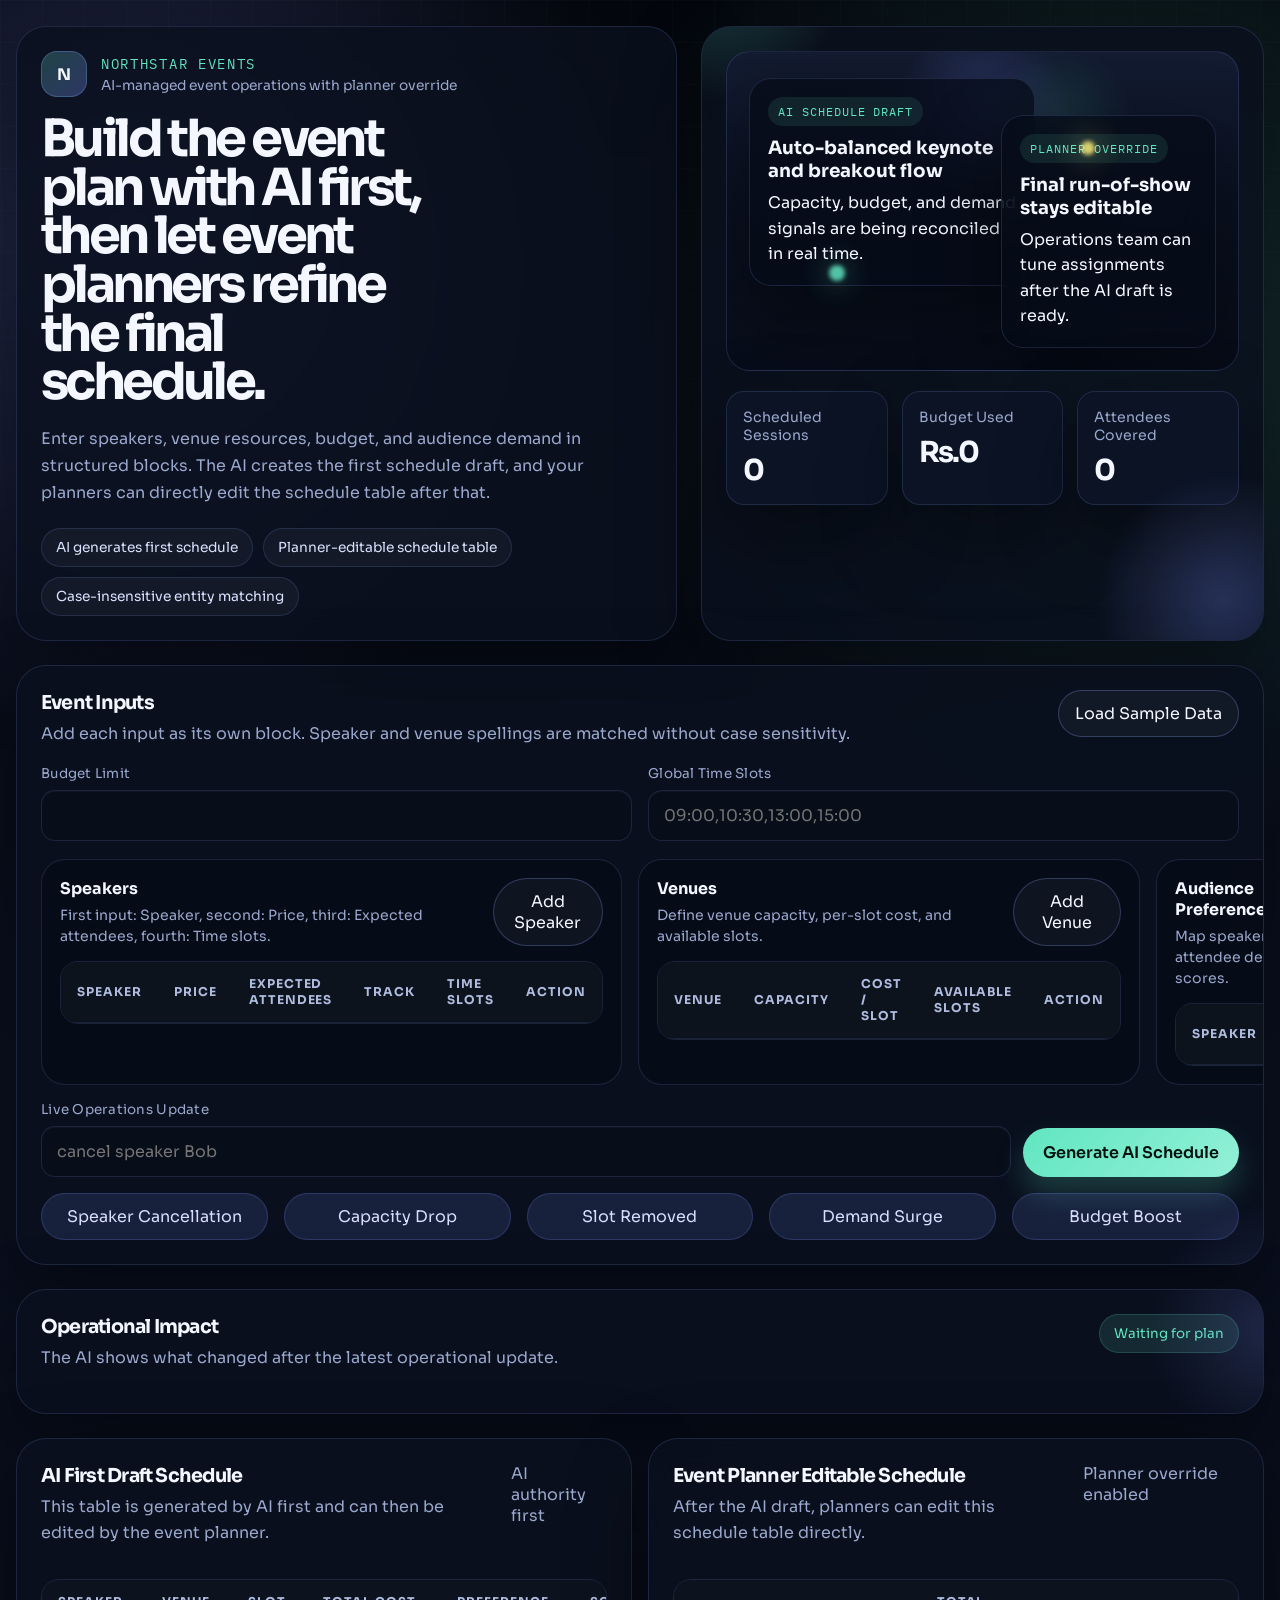
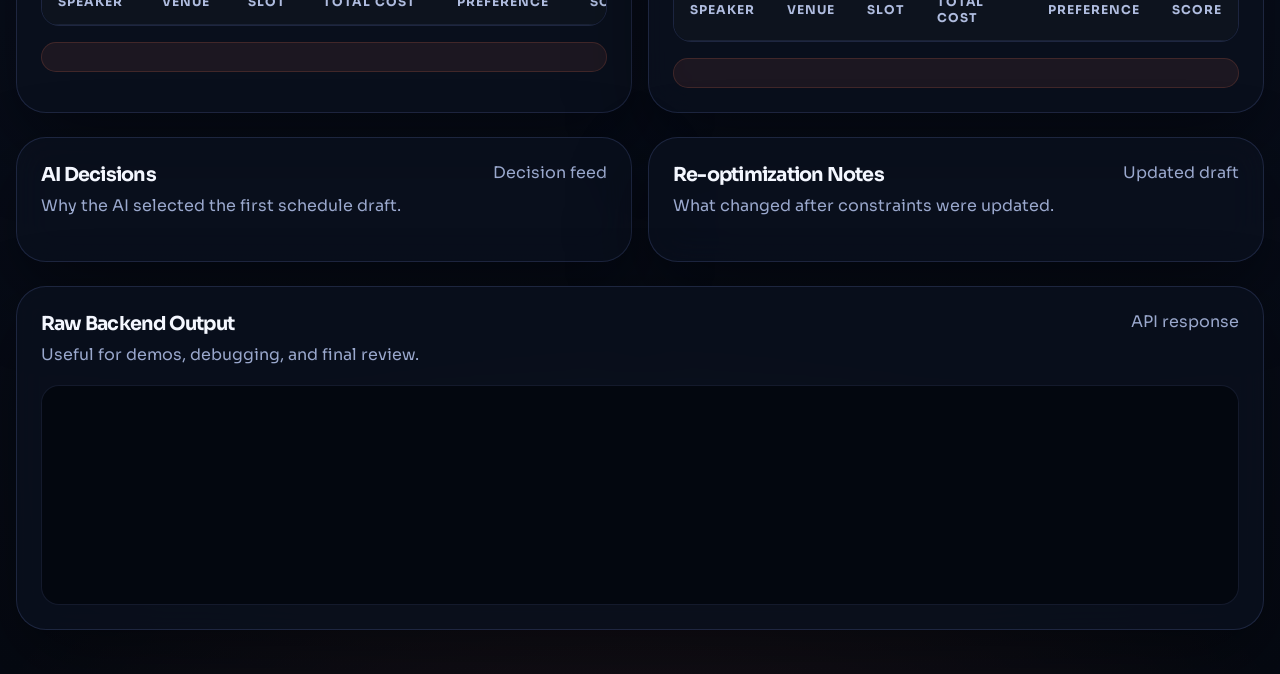
==== static/index.html @ af833de5 "Build FastAPI event planner web app" ====
<!DOCTYPE html>
<html lang="en">
<head>
  <meta charset="UTF-8">
  <meta http-equiv="refresh" content="0; url=../index.html">
  <meta name="viewport" content="width=device-width, initial-scale=1.0">
  <title>Northstar Events</title>
</head>
<body>
  <p>Redirecting to the main event planner UI...</p>
  <p>If this does not redirect automatically, open <a href="../index.html">the planner UI</a>.</p>
</body>
</html>
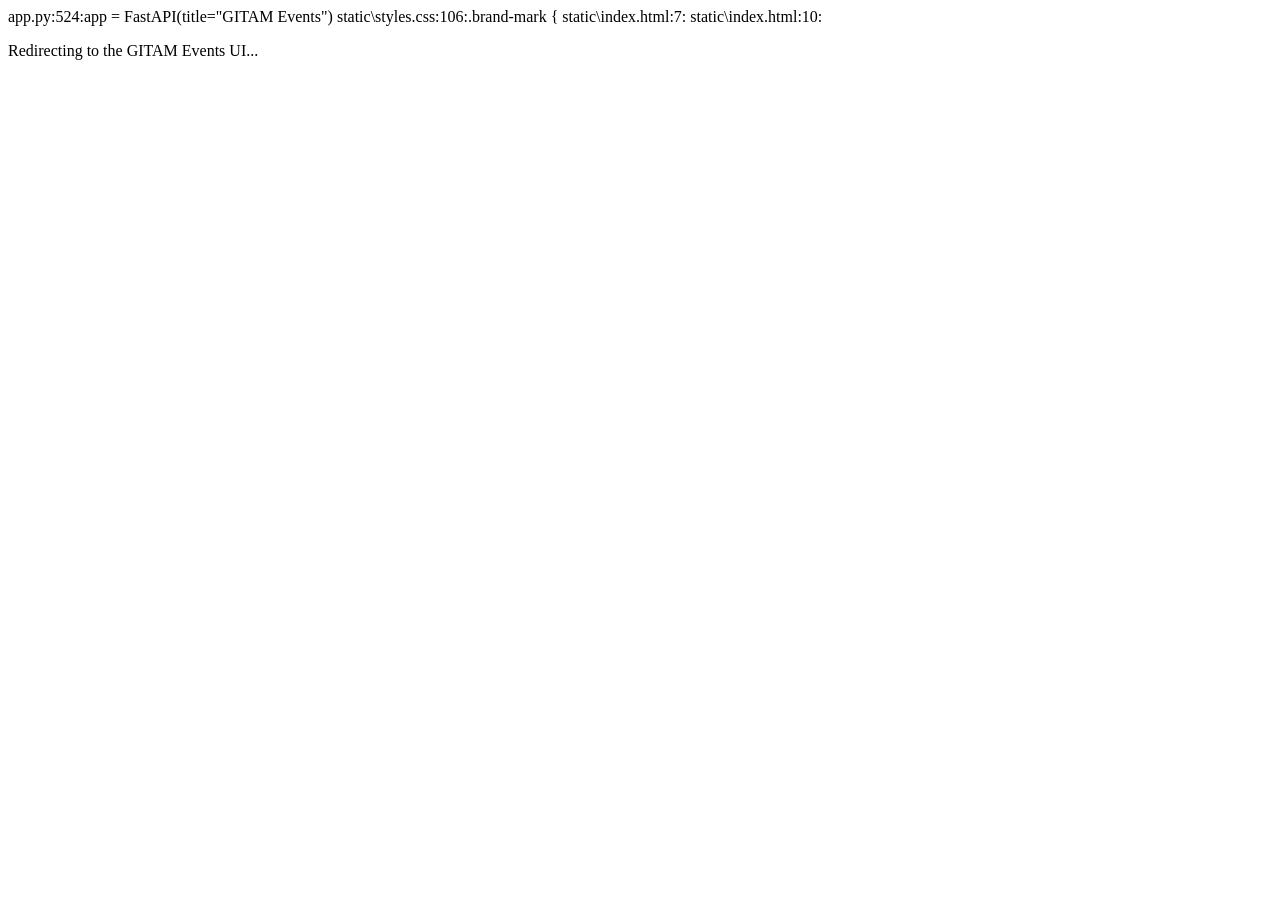
==== commit 633ff372: "Sync local branding to GITAM" ====
--- a/static/index.html
+++ b/static/index.html
@@ -4,10 +4,10 @@
   <meta charset="UTF-8">
   <meta http-equiv="refresh" content="0; url=../index.html">
   <meta name="viewport" content="width=device-width, initial-scale=1.0">
-  <title>Northstar Events</title>
+  <title>GITAM Events</title>
 </head>
 <body>
-  <p>Redirecting to the main event planner UI...</p>
+  <p>Redirecting to the GITAM Events UI...</p>
   <p>If this does not redirect automatically, open <a href="../index.html">the planner UI</a>.</p>
 </body>
 </html>
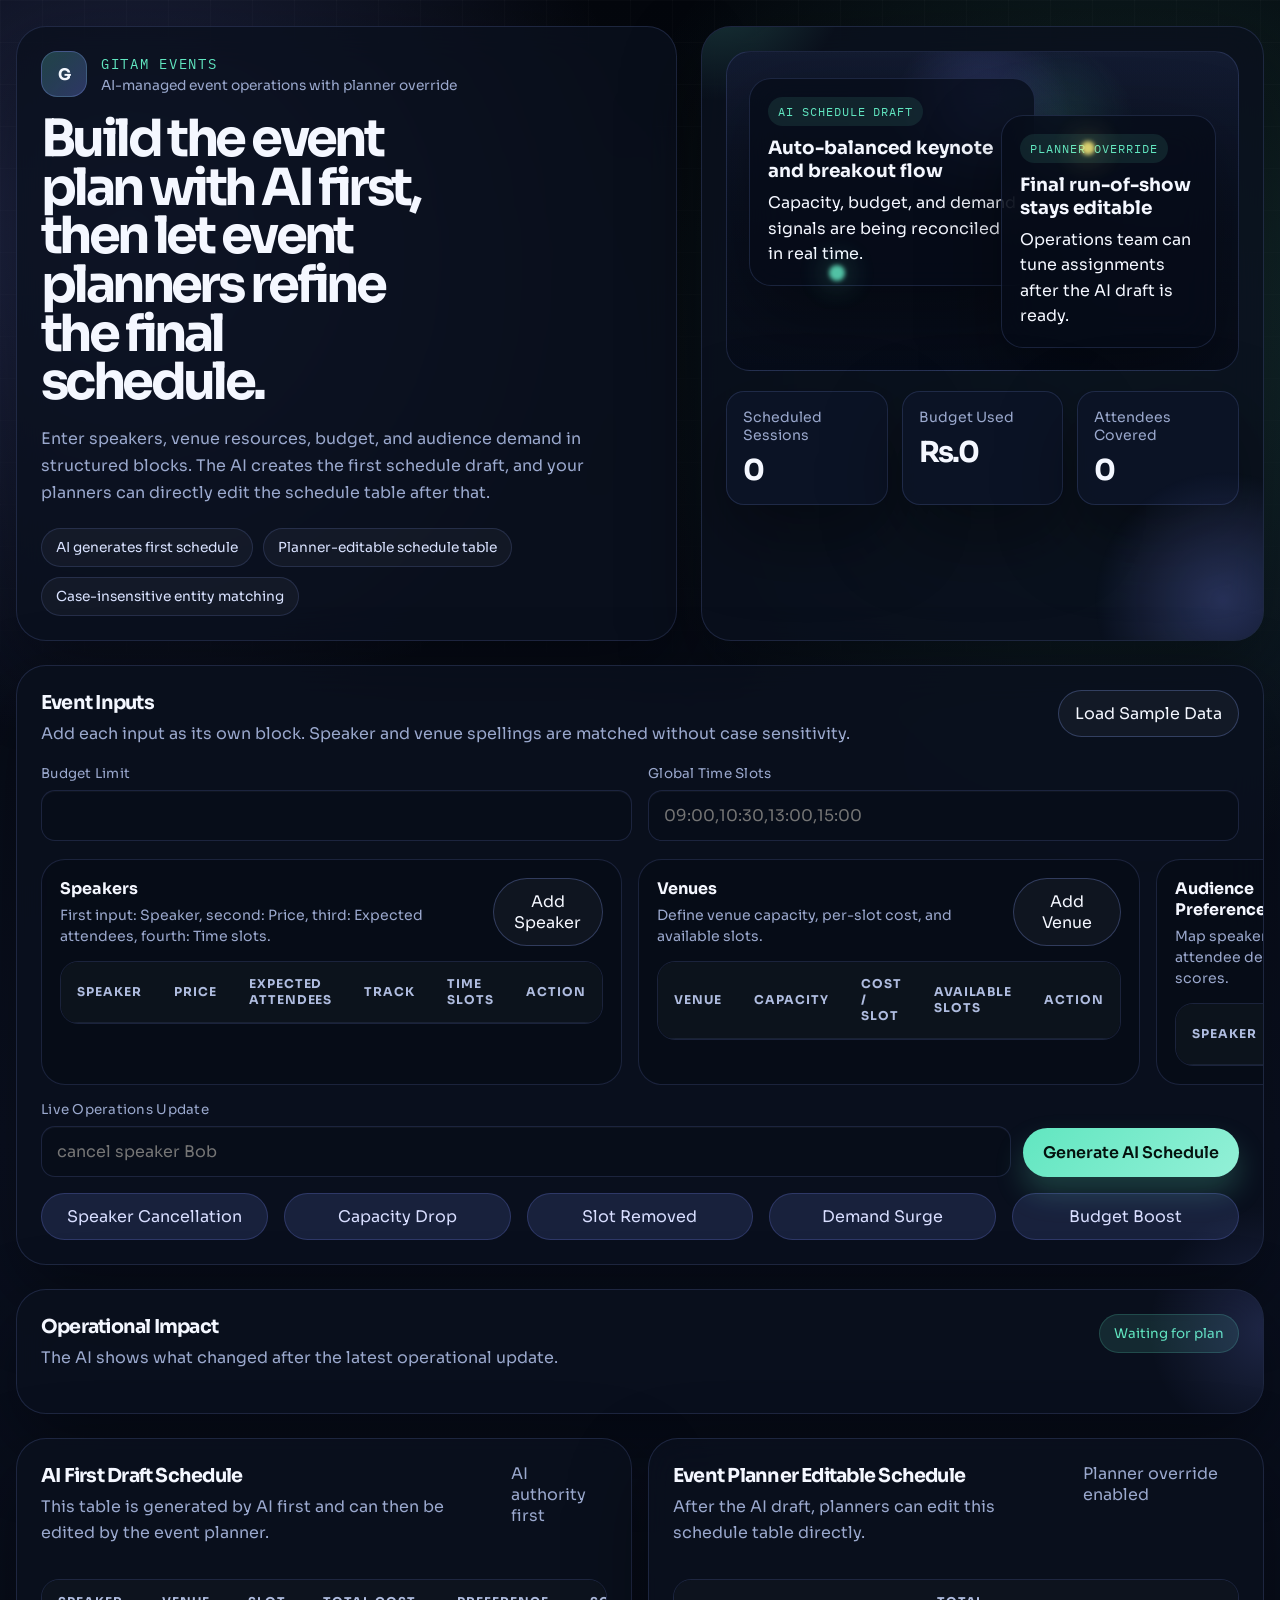
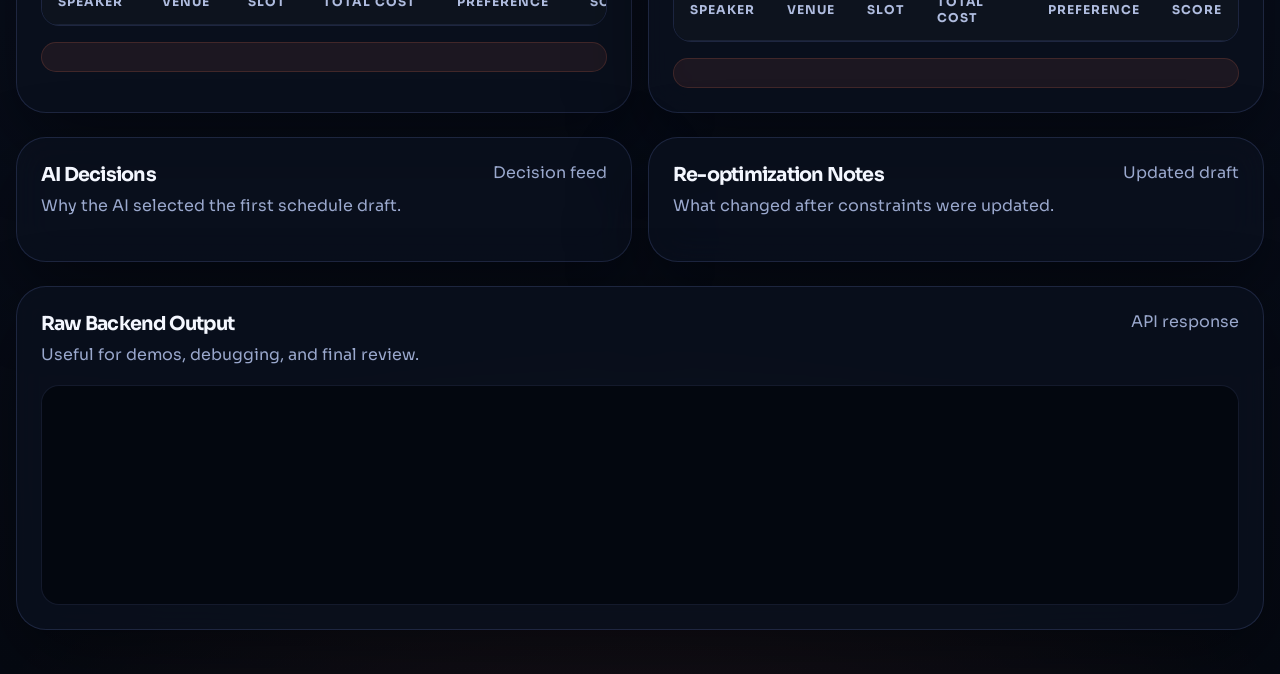
==== commit baef5f7f: "Restore event planner HTML pages" ====
--- a/static/index.html
+++ b/static/index.html
@@ -2,12 +2,296 @@
 <html lang="en">
 <head>
   <meta charset="UTF-8">
-  <meta http-equiv="refresh" content="0; url=../index.html">
   <meta name="viewport" content="width=device-width, initial-scale=1.0">
   <title>GITAM Events</title>
+  <link rel="preconnect" href="https://fonts.googleapis.com">
+  <link rel="preconnect" href="https://fonts.gstatic.com" crossorigin>
+  <link href="https://fonts.googleapis.com/css2?family=Sora:wght@400;500;600;700&family=IBM+Plex+Mono:wght@400;500&display=swap" rel="stylesheet">
+  <link rel="stylesheet" href="./styles.css">
 </head>
 <body>
-  <p>Redirecting to the GITAM Events UI...</p>
-  <p>If this does not redirect automatically, open <a href="../index.html">the planner UI</a>.</p>
+  <div class="site-bg"></div>
+  <div class="page-shell">
+    <header class="hero-shell">
+      <div class="hero-copy">
+        <div class="brand-row">
+          <span class="brand-mark">G</span>
+          <div>
+            <p class="eyebrow">GITAM Events</p>
+            <p class="sub-eyebrow">AI-managed event operations with planner override</p>
+          </div>
+        </div>
+
+        <h1>Build the event plan with AI first, then let event planners refine the final schedule.</h1>
+        <p class="hero-text">
+          Enter speakers, venue resources, budget, and audience demand in structured blocks.
+          The AI creates the first schedule draft, and your planners can directly edit the schedule table after that.
+        </p>
+
+        <div class="hero-badges">
+          <span class="badge">AI generates first schedule</span>
+          <span class="badge">Planner-editable schedule table</span>
+          <span class="badge">Case-insensitive entity matching</span>
+        </div>
+      </div>
+
+      <div class="hero-visual">
+        <div class="visual-stage">
+          <div class="visual-screen visual-screen-main">
+            <span class="visual-label">AI Schedule Draft</span>
+            <strong>Auto-balanced keynote and breakout flow</strong>
+            <p>Capacity, budget, and demand signals are being reconciled in real time.</p>
+          </div>
+          <div class="visual-screen visual-screen-side">
+            <span class="visual-label">Planner Override</span>
+            <strong>Final run-of-show stays editable</strong>
+            <p>Operations team can tune assignments after the AI draft is ready.</p>
+          </div>
+          <div class="visual-orb visual-orb-a"></div>
+          <div class="visual-orb visual-orb-b"></div>
+        </div>
+
+        <div class="hero-metrics" id="hero-metrics">
+          <div class="metric-card">
+            <span>Scheduled Sessions</span>
+            <strong id="metric-sessions">0</strong>
+          </div>
+          <div class="metric-card">
+            <span>Budget Used</span>
+            <strong id="metric-budget">Rs.0</strong>
+          </div>
+          <div class="metric-card">
+            <span>Attendees Covered</span>
+            <strong id="metric-attendees">0</strong>
+          </div>
+        </div>
+      </div>
+    </header>
+
+    <main class="dashboard">
+      <section class="panel panel-control">
+        <div class="section-title">
+          <div>
+            <h2>Event Inputs</h2>
+            <p class="section-copy">
+              Add each input as its own block. Speaker and venue spellings are matched without case sensitivity.
+            </p>
+          </div>
+          <button id="load-sample" class="ghost-button" type="button">Load Sample Data</button>
+        </div>
+
+        <div class="input-grid">
+          <label class="field">
+            <span>Budget Limit</span>
+            <input id="budget-limit" type="number" min="0" step="100" autocomplete="off">
+          </label>
+          <label class="field">
+            <span>Global Time Slots</span>
+            <input id="time-slots" type="text" placeholder="09:00,10:30,13:00,15:00" autocomplete="off" spellcheck="false">
+          </label>
+        </div>
+
+        <div class="builder-grid">
+          <article class="builder-card">
+            <div class="builder-head">
+              <div>
+                <h3>Speakers</h3>
+                <p>First input: Speaker, second: Price, third: Expected attendees, fourth: Time slots.</p>
+              </div>
+              <button id="add-speaker" class="ghost-button" type="button">Add Speaker</button>
+            </div>
+            <div class="table-wrap">
+              <table class="editor-table">
+                <thead>
+                  <tr>
+                    <th>Speaker</th>
+                    <th>Price</th>
+                    <th>Expected Attendees</th>
+                    <th>Track</th>
+                    <th>Time Slots</th>
+                    <th>Action</th>
+                  </tr>
+                </thead>
+                <tbody id="speakers-body"></tbody>
+              </table>
+            </div>
+          </article>
+
+          <article class="builder-card">
+            <div class="builder-head">
+              <div>
+                <h3>Venues</h3>
+                <p>Define venue capacity, per-slot cost, and available slots.</p>
+              </div>
+              <button id="add-venue" class="ghost-button" type="button">Add Venue</button>
+            </div>
+            <div class="table-wrap">
+              <table class="editor-table">
+                <thead>
+                  <tr>
+                    <th>Venue</th>
+                    <th>Capacity</th>
+                    <th>Cost / Slot</th>
+                    <th>Available Slots</th>
+                    <th>Action</th>
+                  </tr>
+                </thead>
+                <tbody id="venues-body"></tbody>
+              </table>
+            </div>
+          </article>
+
+          <article class="builder-card">
+            <div class="builder-head">
+              <div>
+                <h3>Audience Preferences</h3>
+                <p>Map speaker names to attendee demand scores.</p>
+              </div>
+              <button id="add-preference" class="ghost-button" type="button">Add Preference</button>
+            </div>
+            <div class="table-wrap">
+              <table class="editor-table">
+                <thead>
+                  <tr>
+                    <th>Speaker</th>
+                    <th>Preference Score</th>
+                    <th>Action</th>
+                  </tr>
+                </thead>
+                <tbody id="preferences-body"></tbody>
+              </table>
+            </div>
+          </article>
+        </div>
+
+        <div class="scenario-bar">
+          <label class="field grow">
+            <span>Live Operations Update</span>
+            <input id="change-instruction" type="text" placeholder="cancel speaker Bob" autocomplete="off" spellcheck="false">
+          </label>
+          <button id="run-planner" class="primary-button" type="button">Generate AI Schedule</button>
+        </div>
+
+        <div class="chip-row">
+          <button class="chip" data-change="cancel speaker Bob" type="button">Speaker Cancellation</button>
+          <button class="chip" data-change="reduce venue Main Hall 30" type="button">Capacity Drop</button>
+          <button class="chip" data-change="remove slot 13:00" type="button">Slot Removed</button>
+          <button class="chip" data-change="increase preference Alice 10" type="button">Demand Surge</button>
+          <button class="chip" data-change="budget 2600" type="button">Budget Boost</button>
+        </div>
+      </section>
+
+      <section class="panel panel-impact">
+        <div class="section-title">
+          <div>
+            <h2>Operational Impact</h2>
+            <p class="section-copy">The AI shows what changed after the latest operational update.</p>
+          </div>
+          <span id="change-summary" class="status-pill">Waiting for plan</span>
+        </div>
+        <div class="impact-grid" id="impact-grid"></div>
+      </section>
+
+      <section class="results-grid">
+        <article class="panel">
+          <div class="section-title">
+            <div>
+              <h2>AI First Draft Schedule</h2>
+              <p class="section-copy">This table is generated by AI first and can then be edited by the event planner.</p>
+            </div>
+            <span class="legend">AI authority first</span>
+          </div>
+          <div id="baseline-summary" class="summary-strip"></div>
+          <div class="table-wrap">
+            <table>
+              <thead>
+                <tr>
+                  <th>Speaker</th>
+                  <th>Venue</th>
+                  <th>Slot</th>
+                  <th>Total Cost</th>
+                  <th>Preference</th>
+                  <th>Score</th>
+                </tr>
+              </thead>
+              <tbody id="baseline-table"></tbody>
+            </table>
+          </div>
+          <div id="baseline-unscheduled" class="callout"></div>
+        </article>
+
+        <article class="panel">
+          <div class="section-title">
+            <div>
+              <h2>Event Planner Editable Schedule</h2>
+              <p class="section-copy">After the AI draft, planners can edit this schedule table directly.</p>
+            </div>
+            <span class="legend">Planner override enabled</span>
+          </div>
+          <div id="replanned-summary" class="summary-strip"></div>
+          <div class="table-wrap">
+            <table class="editor-table">
+              <thead>
+                <tr>
+                  <th>Speaker</th>
+                  <th>Venue</th>
+                  <th>Slot</th>
+                  <th>Total Cost</th>
+                  <th>Preference</th>
+                  <th>Score</th>
+                </tr>
+              </thead>
+              <tbody id="replanned-table"></tbody>
+            </table>
+          </div>
+          <div id="replanned-unscheduled" class="callout"></div>
+        </article>
+      </section>
+
+      <section class="results-grid">
+        <article class="panel panel-reasoning">
+          <div class="section-title">
+            <div>
+              <h2>AI Decisions</h2>
+              <p class="section-copy">Why the AI selected the first schedule draft.</p>
+            </div>
+            <span class="legend">Decision feed</span>
+          </div>
+          <ol id="baseline-reasoning" class="timeline"></ol>
+        </article>
+
+        <article class="panel panel-reasoning">
+          <div class="section-title">
+            <div>
+              <h2>Re-optimization Notes</h2>
+              <p class="section-copy">What changed after constraints were updated.</p>
+            </div>
+            <span class="legend">Updated draft</span>
+          </div>
+          <ol id="replanned-reasoning" class="timeline"></ol>
+        </article>
+      </section>
+
+      <section class="panel">
+        <div class="section-title">
+          <div>
+            <h2>Raw Backend Output</h2>
+            <p class="section-copy">Useful for demos, debugging, and final review.</p>
+          </div>
+          <span class="legend">API response</span>
+        </div>
+        <pre id="raw-output" class="code-block"></pre>
+      </section>
+    </main>
+  </div>
+
+  <template id="impact-card-template">
+    <div class="impact-card">
+      <span class="impact-label"></span>
+      <strong class="impact-value"></strong>
+    </div>
+  </template>
+
+  <script src="./app.js"></script>
 </body>
 </html>
--- a/static/styles.css
+++ b/static/styles.css
@@ -0,0 +1,672 @@
+:root {
+  --bg: #070b14;
+  --bg-soft: #0e1526;
+  --panel: rgba(10, 16, 30, 0.82);
+  --panel-strong: rgba(12, 20, 38, 0.96);
+  --line: rgba(136, 164, 255, 0.16);
+  --line-strong: rgba(136, 164, 255, 0.28);
+  --text: #f4f7ff;
+  --muted: #9aa8cd;
+  --accent: #61e6c0;
+  --accent-2: #7c8cff;
+  --accent-3: #ff7a59;
+  --accent-soft: rgba(97, 230, 192, 0.12);
+  --danger: #ff758f;
+  --shadow: 0 30px 80px rgba(0, 0, 0, 0.4);
+  --radius-xl: 30px;
+  --radius-lg: 24px;
+  --radius-md: 18px;
+  --radius-sm: 14px;
+}
+
+* {
+  box-sizing: border-box;
+}
+
+html {
+  scroll-behavior: smooth;
+}
+
+body {
+  margin: 0;
+  font-family: "Sora", sans-serif;
+  color: var(--text);
+  background:
+    radial-gradient(circle at 10% 10%, rgba(124, 140, 255, 0.24), transparent 22%),
+    radial-gradient(circle at 88% 14%, rgba(97, 230, 192, 0.16), transparent 24%),
+    radial-gradient(circle at 50% 120%, rgba(255, 122, 89, 0.12), transparent 28%),
+    linear-gradient(180deg, #04070d 0%, #0a1020 50%, #050912 100%);
+  min-height: 100vh;
+}
+
+button,
+input,
+textarea {
+  font: inherit;
+}
+
+.site-bg {
+  position: fixed;
+  inset: 0;
+  background-image:
+    linear-gradient(rgba(255, 255, 255, 0.025) 1px, transparent 1px),
+    linear-gradient(90deg, rgba(255, 255, 255, 0.025) 1px, transparent 1px);
+  background-size: 42px 42px;
+  mask-image: linear-gradient(180deg, rgba(0, 0, 0, 0.9), transparent);
+  pointer-events: none;
+}
+
+.page-shell {
+  position: relative;
+  z-index: 1;
+  width: min(1440px, calc(100% - 32px));
+  margin: 0 auto;
+  padding: 26px 0 44px;
+}
+
+.hero-shell {
+  display: grid;
+  grid-template-columns: 1.08fr 0.92fr;
+  gap: 24px;
+  margin-bottom: 24px;
+}
+
+.panel,
+.hero-copy,
+.hero-visual,
+.metric-card,
+.impact-card,
+.summary-pill,
+.visual-screen {
+  background: var(--panel);
+  border: 1px solid var(--line);
+  box-shadow: var(--shadow);
+  backdrop-filter: blur(18px);
+}
+
+.hero-copy,
+.hero-visual,
+.panel {
+  border-radius: var(--radius-xl);
+}
+
+.hero-copy,
+.hero-visual,
+.panel {
+  padding: 24px;
+}
+
+.brand-row {
+  display: flex;
+  align-items: center;
+  gap: 14px;
+  margin-bottom: 18px;
+}
+
+.brand-mark {
+  width: 46px;
+  height: 46px;
+  display: grid;
+  place-items: center;
+  border-radius: 16px;
+  background: linear-gradient(135deg, rgba(97, 230, 192, 0.24), rgba(124, 140, 255, 0.3));
+  border: 1px solid var(--line-strong);
+  font-weight: 700;
+  letter-spacing: -0.06em;
+}
+
+.eyebrow,
+.sub-eyebrow,
+.field span,
+.section-copy,
+.legend,
+.callout,
+.timeline,
+.status-pill,
+.impact-label {
+  color: var(--muted);
+}
+
+.eyebrow,
+.sub-eyebrow {
+  margin: 0;
+}
+
+.eyebrow {
+  font-size: 0.88rem;
+  letter-spacing: 0.12em;
+  text-transform: uppercase;
+  font-family: "IBM Plex Mono", monospace;
+  color: var(--accent);
+}
+
+.sub-eyebrow {
+  margin-top: 4px;
+  font-size: 0.86rem;
+}
+
+.hero-copy h1 {
+  margin: 0;
+  font-size: clamp(2.4rem, 4vw, 4.8rem);
+  line-height: 0.95;
+  letter-spacing: -0.07em;
+  max-width: 10.5ch;
+}
+
+.hero-text {
+  margin: 18px 0 22px;
+  max-width: 62ch;
+  line-height: 1.7;
+  color: var(--muted);
+}
+
+.hero-badges {
+  display: flex;
+  flex-wrap: wrap;
+  gap: 10px;
+}
+
+.badge {
+  display: inline-flex;
+  align-items: center;
+  padding: 10px 14px;
+  border-radius: 999px;
+  border: 1px solid var(--line);
+  background: rgba(255, 255, 255, 0.04);
+  color: #d9e2ff;
+  font-size: 0.86rem;
+}
+
+.hero-visual {
+  position: relative;
+  overflow: hidden;
+}
+
+.hero-visual::before {
+  content: "";
+  position: absolute;
+  inset: -30% auto auto -20%;
+  width: 260px;
+  height: 260px;
+  background: radial-gradient(circle, rgba(97, 230, 192, 0.22), transparent 70%);
+  pointer-events: none;
+}
+
+.hero-visual::after {
+  content: "";
+  position: absolute;
+  right: -90px;
+  bottom: -90px;
+  width: 260px;
+  height: 260px;
+  background: radial-gradient(circle, rgba(124, 140, 255, 0.26), transparent 70%);
+  pointer-events: none;
+}
+
+.visual-stage {
+  position: relative;
+  min-height: 320px;
+  margin-bottom: 20px;
+  border-radius: 24px;
+  overflow: hidden;
+  background:
+    linear-gradient(180deg, rgba(8, 14, 28, 0.2), rgba(8, 14, 28, 0.8)),
+    radial-gradient(circle at 50% 18%, rgba(124, 140, 255, 0.34), transparent 24%),
+    radial-gradient(circle at 65% 22%, rgba(97, 230, 192, 0.2), transparent 18%),
+    linear-gradient(180deg, #161f37 0%, #0a1122 55%, #060b14 100%);
+  border: 1px solid var(--line);
+}
+
+.visual-screen {
+  position: absolute;
+  padding: 18px;
+  border-radius: 22px;
+  background: rgba(6, 11, 23, 0.74);
+}
+
+.visual-screen-main {
+  left: 22px;
+  top: 26px;
+  width: 56%;
+}
+
+.visual-screen-side {
+  right: 22px;
+  bottom: 22px;
+  width: 42%;
+}
+
+.visual-screen strong {
+  display: block;
+  margin-bottom: 8px;
+  font-size: 1.15rem;
+}
+
+.visual-screen p,
+.section-copy {
+  margin: 6px 0 0;
+  line-height: 1.6;
+}
+
+.visual-label {
+  display: inline-flex;
+  margin-bottom: 10px;
+  padding: 7px 10px;
+  border-radius: 999px;
+  background: rgba(97, 230, 192, 0.1);
+  color: var(--accent);
+  font-family: "IBM Plex Mono", monospace;
+  font-size: 0.75rem;
+  letter-spacing: 0.08em;
+  text-transform: uppercase;
+}
+
+.visual-orb {
+  position: absolute;
+  border-radius: 999px;
+  filter: blur(2px);
+  opacity: 0.84;
+}
+
+.visual-orb-a {
+  width: 16px;
+  height: 16px;
+  left: 20%;
+  bottom: 28%;
+  background: var(--accent);
+  box-shadow: 0 0 30px rgba(97, 230, 192, 0.8);
+}
+
+.visual-orb-b {
+  width: 14px;
+  height: 14px;
+  right: 28%;
+  top: 28%;
+  background: #fff07c;
+  box-shadow: 0 0 30px rgba(255, 240, 124, 0.9);
+}
+
+.hero-metrics {
+  display: grid;
+  grid-template-columns: repeat(3, minmax(0, 1fr));
+  gap: 14px;
+}
+
+.metric-card,
+.impact-card,
+.summary-pill {
+  border-radius: var(--radius-md);
+  padding: 16px;
+  background: var(--panel-strong);
+}
+
+.metric-card span {
+  display: block;
+  margin-bottom: 8px;
+  font-size: 0.88rem;
+  color: var(--muted);
+}
+
+.metric-card strong {
+  font-size: 1.8rem;
+  letter-spacing: -0.06em;
+}
+
+.dashboard {
+  display: grid;
+  gap: 24px;
+}
+
+.section-title {
+  display: flex;
+  justify-content: space-between;
+  align-items: flex-start;
+  gap: 16px;
+  margin-bottom: 18px;
+}
+
+.section-title h2 {
+  margin: 0;
+  font-size: 1.2rem;
+  letter-spacing: -0.04em;
+}
+
+.panel-control,
+.panel-impact {
+  position: relative;
+  overflow: hidden;
+}
+
+.panel-control::after,
+.panel-impact::after {
+  content: "";
+  position: absolute;
+  inset: auto -10% -30% auto;
+  width: 240px;
+  height: 240px;
+  background: radial-gradient(circle, rgba(124, 140, 255, 0.18), transparent 70%);
+  pointer-events: none;
+}
+
+.input-grid,
+.builder-grid,
+.textarea-grid,
+.results-grid,
+.impact-grid,
+.chip-row {
+  display: grid;
+  gap: 16px;
+}
+
+.input-grid {
+  grid-template-columns: repeat(2, minmax(0, 1fr));
+}
+
+.textarea-grid,
+.results-grid {
+  grid-template-columns: repeat(2, minmax(0, 1fr));
+}
+
+.builder-grid {
+  grid-template-columns: 1.2fr 1fr 0.9fr;
+  margin-top: 18px;
+}
+
+.builder-card {
+  border-radius: var(--radius-lg);
+  border: 1px solid var(--line);
+  background: rgba(5, 10, 21, 0.6);
+  padding: 18px;
+}
+
+.builder-head {
+  display: flex;
+  justify-content: space-between;
+  gap: 14px;
+  align-items: flex-start;
+  margin-bottom: 14px;
+}
+
+.builder-head h3 {
+  margin: 0;
+  font-size: 1rem;
+}
+
+.builder-head p {
+  margin: 6px 0 0;
+  color: var(--muted);
+  font-size: 0.88rem;
+  line-height: 1.5;
+}
+
+.field {
+  display: grid;
+  gap: 8px;
+}
+
+.field span {
+  font-size: 0.84rem;
+  letter-spacing: 0.02em;
+}
+
+input,
+textarea {
+  width: 100%;
+  border-radius: var(--radius-sm);
+  border: 1px solid rgba(136, 164, 255, 0.16);
+  background: rgba(8, 14, 26, 0.76);
+  color: var(--text);
+  padding: 14px 15px;
+  box-shadow: inset 0 1px 0 rgba(255, 255, 255, 0.03);
+}
+
+textarea {
+  min-height: 190px;
+  resize: vertical;
+  line-height: 1.55;
+  font-family: "IBM Plex Mono", monospace;
+  font-size: 0.9rem;
+}
+
+input:focus,
+textarea:focus {
+  outline: 2px solid rgba(97, 230, 192, 0.22);
+  border-color: rgba(97, 230, 192, 0.4);
+}
+
+.scenario-bar {
+  margin-top: 16px;
+  display: flex;
+  gap: 12px;
+  align-items: end;
+}
+
+.grow {
+  flex: 1;
+}
+
+.primary-button,
+.ghost-button,
+.chip {
+  border: none;
+  cursor: pointer;
+  transition: transform 160ms ease, box-shadow 160ms ease, background 160ms ease;
+}
+
+.primary-button {
+  padding: 14px 20px;
+  border-radius: 999px;
+  color: #04120e;
+  background: linear-gradient(135deg, var(--accent), #93f0d7);
+  box-shadow: 0 16px 30px rgba(97, 230, 192, 0.22);
+  font-weight: 600;
+}
+
+.ghost-button {
+  padding: 12px 16px;
+  border-radius: 999px;
+  background: rgba(255, 255, 255, 0.04);
+  border: 1px solid var(--line-strong);
+  color: var(--text);
+}
+
+.chip-row {
+  margin-top: 16px;
+  grid-template-columns: repeat(auto-fit, minmax(150px, 1fr));
+}
+
+.chip {
+  padding: 12px 14px;
+  border-radius: 999px;
+  background: rgba(124, 140, 255, 0.14);
+  color: #d8deff;
+  border: 1px solid rgba(124, 140, 255, 0.22);
+}
+
+.primary-button:hover,
+.ghost-button:hover,
+.chip:hover {
+  transform: translateY(-1px);
+}
+
+.impact-grid {
+  grid-template-columns: repeat(auto-fit, minmax(170px, 1fr));
+}
+
+.impact-card {
+  display: grid;
+  gap: 8px;
+  min-height: 112px;
+}
+
+.impact-value {
+  font-size: 1.3rem;
+  letter-spacing: -0.05em;
+}
+
+.status-pill {
+  display: inline-flex;
+  align-items: center;
+  padding: 10px 14px;
+  border-radius: 999px;
+  background: rgba(97, 230, 192, 0.12);
+  border: 1px solid rgba(97, 230, 192, 0.18);
+  color: var(--accent);
+  font-size: 0.84rem;
+}
+
+.summary-strip {
+  display: flex;
+  flex-wrap: wrap;
+  gap: 10px;
+  margin-bottom: 16px;
+}
+
+.summary-pill {
+  font-size: 0.86rem;
+}
+
+.table-wrap {
+  overflow-x: auto;
+  border-radius: var(--radius-md);
+  border: 1px solid var(--line);
+}
+
+table {
+  width: 100%;
+  min-width: 620px;
+  border-collapse: collapse;
+  background: rgba(5, 11, 22, 0.76);
+}
+
+.editor-table {
+  min-width: 100%;
+}
+
+.editor-table input {
+  min-width: 110px;
+  padding: 10px 12px;
+  border-radius: 12px;
+  background: rgba(11, 18, 33, 0.9);
+  font-size: 0.9rem;
+}
+
+th,
+td {
+  padding: 14px 16px;
+  border-bottom: 1px solid rgba(136, 164, 255, 0.1);
+  text-align: left;
+}
+
+th {
+  color: #afbcdf;
+  font-size: 0.76rem;
+  text-transform: uppercase;
+  letter-spacing: 0.08em;
+  background: rgba(255, 255, 255, 0.03);
+}
+
+tbody tr:hover {
+  background: rgba(124, 140, 255, 0.08);
+}
+
+.callout {
+  margin-top: 16px;
+  padding: 14px 16px;
+  border-radius: var(--radius-md);
+  border: 1px solid rgba(255, 122, 89, 0.16);
+  background: rgba(255, 122, 89, 0.08);
+}
+
+.timeline {
+  margin: 0;
+  padding-left: 22px;
+  display: grid;
+  gap: 12px;
+}
+
+.timeline li {
+  line-height: 1.65;
+}
+
+.code-block {
+  margin: 0;
+  min-height: 220px;
+  padding: 18px;
+  border-radius: var(--radius-md);
+  background: #03070f;
+  border: 1px solid rgba(136, 164, 255, 0.12);
+  color: #e6efff;
+  overflow: auto;
+  font-family: "IBM Plex Mono", monospace;
+  font-size: 0.84rem;
+}
+
+.action-cell {
+  width: 1%;
+  white-space: nowrap;
+}
+
+.table-delete {
+  padding: 10px 12px;
+  border-radius: 999px;
+  border: 1px solid rgba(255, 117, 143, 0.22);
+  background: rgba(255, 117, 143, 0.1);
+  color: #ffd4dc;
+  cursor: pointer;
+}
+
+.is-loading {
+  opacity: 0.7;
+  pointer-events: none;
+}
+
+.is-error {
+  color: #ffd4dc;
+  background: rgba(255, 117, 143, 0.12);
+  border-color: rgba(255, 117, 143, 0.2);
+}
+
+@media (max-width: 1180px) {
+  .hero-shell,
+  .builder-grid,
+  .results-grid,
+  .input-grid {
+    grid-template-columns: 1fr;
+  }
+
+  .hero-metrics {
+    grid-template-columns: 1fr;
+  }
+}
+
+@media (max-width: 720px) {
+  .page-shell {
+    width: min(100% - 18px, 1440px);
+    padding-top: 18px;
+  }
+
+  .hero-copy,
+  .hero-visual,
+  .panel {
+    padding: 18px;
+  }
+
+  .scenario-bar,
+  .section-title {
+    flex-direction: column;
+    align-items: stretch;
+  }
+
+  .visual-screen-main,
+  .visual-screen-side {
+    position: relative;
+    width: 100%;
+    inset: auto;
+    margin: 16px;
+  }
+
+  .visual-stage {
+    padding-bottom: 16px;
+  }
+}
